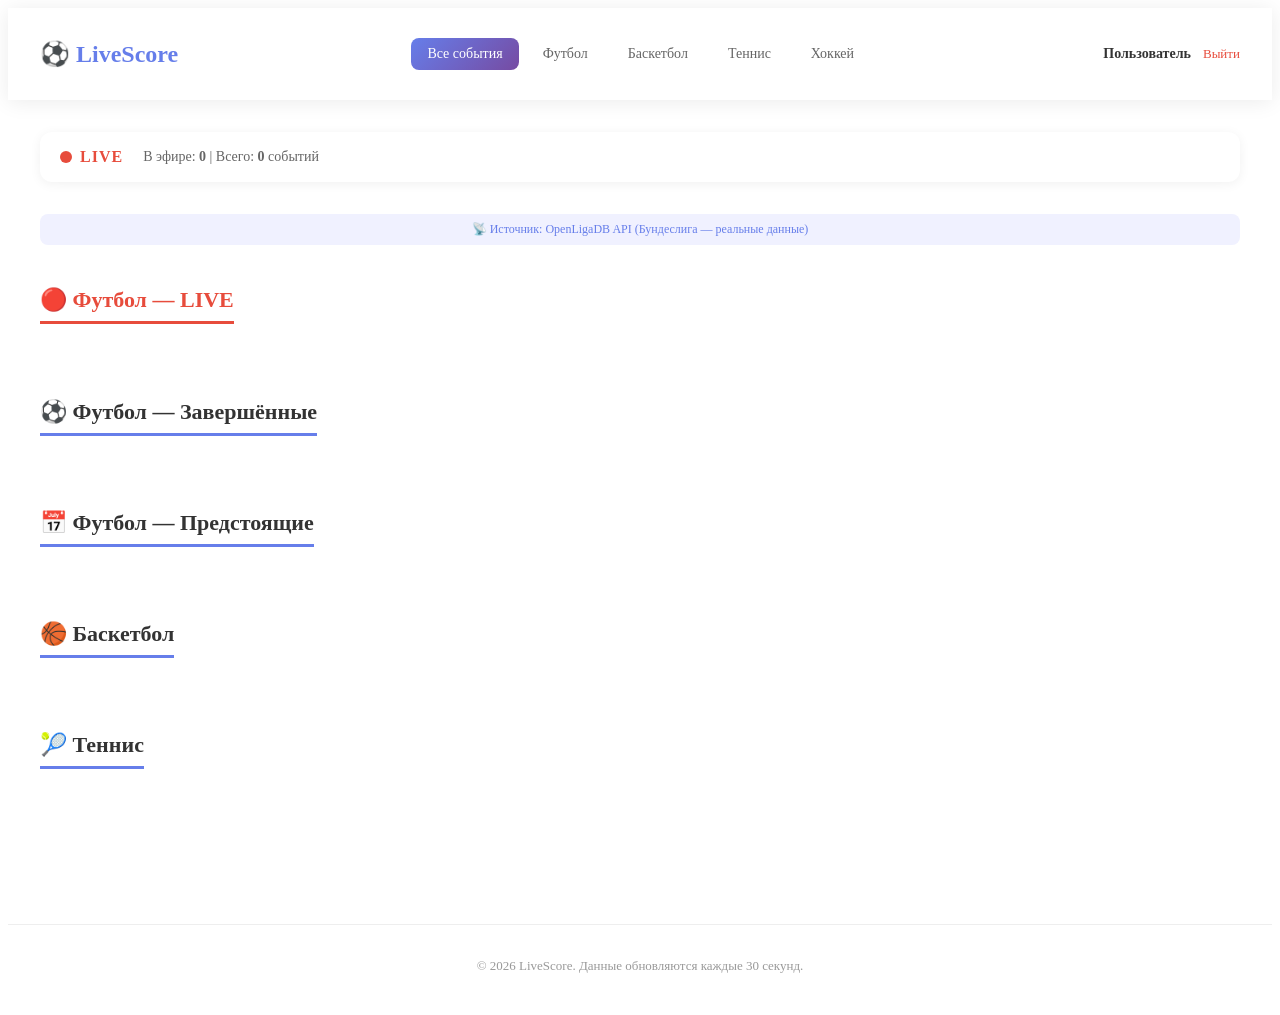
==== dashboard.html @ 07138f57 "Upload dashboard.html" ====
﻿<!DOCTYPE html>
<html lang="ru">
<head>
  <meta charset="UTF-8">
  <meta name="viewport" content="width=device-width, initial-scale=1.0">
  <title>Главная — Live Спорт</title>
  <link rel="stylesheet" href="style.css">
  <link rel="stylesheet" href="dashboard.css">
</head>
<body>
  <!-- Шапка -->
  <header class="header">
    <div class="header-inner">
      <h1 class="header-logo">⚽ LiveScore</h1>
      <nav class="header-nav">
        <a href="#" class="nav-link active">Все события</a>
        <a href="#" class="nav-link">Футбол</a>
        <a href="#" class="nav-link">Баскетбол</a>
        <a href="#" class="nav-link">Теннис</a>
        <a href="#" class="nav-link">Хоккей</a>
      </nav>
      <div class="header-user">
        <span class="user-name">Пользователь</span>
        <a href="index.html" class="logout-link">Выйти</a>
      </div>
    </div>
  </header>

  <!-- Основной контент -->
  <main class="main-content">
    <div class="container">
      <!-- Статусная строка -->
      <div class="status-bar">
        <div class="status-indicator">
          <span class="live-dot"></span>
          <span class="live-text">LIVE</span>
        </div>
        <span class="status-count">В эфире: <strong id="liveCount">0</strong> | Всего: <strong id="matchCount">0</strong> событий</span>
        <span class="status-date" id="currentDate"></span>
      </div>

      <!-- Источник данных -->
      <div class="data-source">
        <span>📡 Источник: OpenLigaDB API (Бундеслига — реальные данные)</span>
      </div>

      <!-- Футбол: LIVE -->
      <section class="sport-section">
        <h2 class="sport-title live-title">🔴 Футбол — LIVE</h2>
        <div class="matches-grid" id="footballLive"></div>
      </section>

      <!-- Футбол: Завершённые -->
      <section class="sport-section">
        <h2 class="sport-title">⚽ Футбол — Завершённые</h2>
        <div class="matches-grid" id="footballFinished"></div>
      </section>

      <!-- Футбол: Предстоящие -->
      <section class="sport-section">
        <h2 class="sport-title">📅 Футбол — Предстоящие</h2>
        <div class="matches-grid" id="footballUpcoming"></div>
      </section>

      <!-- Баскетбол -->
      <section class="sport-section">
        <h2 class="sport-title">🏀 Баскетбол</h2>
        <div class="matches-grid" id="basketballMatches"></div>
      </section>

      <!-- Теннис -->
      <section class="sport-section">
        <h2 class="sport-title">🎾 Теннис</h2>
        <div class="matches-grid" id="tennisMatches"></div>
      </section>
    </div>
  </main>

  <!-- Футер -->
  <footer class="footer">
    <p>© 2026 LiveScore. Данные обновляются каждые 30 секунд.</p>
  </footer>

  <script src="dashboard.js"></script>
</body>
</html>
---- dashboard.css ----
﻿/* === Шапка === */
.header {
  background: #fff;
  box-shadow: 0 2px 20px rgba(0,0,0,0.08);
  position: sticky;
  top: 0;
  z-index: 100;
}

.header-inner {
  max-width: 1200px;
  margin: 0 auto;
  padding: 16px 24px;
  display: flex;
  align-items: center;
  justify-content: space-between;
  gap: 24px;
  flex-wrap: wrap;
}

.header-logo {
  font-size: 24px;
  color: #667eea;
  white-space: nowrap;
}

.header-nav {
  display: flex;
  gap: 8px;
  flex-wrap: wrap;
}

.nav-link {
  text-decoration: none;
  color: #666;
  font-size: 14px;
  font-weight: 500;
  padding: 8px 16px;
  border-radius: 8px;
  transition: 0.2s;
}

.nav-link:hover {
  background: #f0f0f5;
  color: #333;
}

.nav-link.active {
  background: linear-gradient(135deg, #667eea, #764ba2);
  color: #fff;
}

.header-user {
  display: flex;
  align-items: center;
  gap: 12px;
}

.user-name {
  font-size: 14px;
  font-weight: 600;
  color: #333;
}

.logout-link {
  font-size: 13px;
  color: #e74c3c;
  text-decoration: none;
  font-weight: 500;
}

.logout-link:hover {
  text-decoration: underline;
}

/* === Основной контент === */
.main-content {
  min-height: calc(100vh - 140px);
  padding: 32px 0;
}

.container {
  max-width: 1200px;
  margin: 0 auto;
  padding: 0 24px;
}

/* === Статусная строка === */
.status-bar {
  display: flex;
  align-items: center;
  gap: 20px;
  margin-bottom: 32px;
  padding: 16px 20px;
  background: #fff;
  border-radius: 12px;
  box-shadow: 0 2px 12px rgba(0,0,0,0.06);
  flex-wrap: wrap;
}

.status-indicator {
  display: flex;
  align-items: center;
  gap: 8px;
}

.live-dot {
  width: 12px;
  height: 12px;
  background: #e74c3c;
  border-radius: 50%;
  animation: pulse 1.5s infinite;
}

@keyframes pulse {
  0%, 100% { opacity: 1; }
  50% { opacity: 0.3; }
}

.live-text {
  font-weight: 700;
  color: #e74c3c;
  font-size: 16px;
  letter-spacing: 1px;
}

.status-count {
  font-size: 14px;
  color: #666;
}

.status-date {
  font-size: 13px;
  color: #999;
  margin-left: auto;
}

/* === Секция спорта === */
.sport-section {
  margin-bottom: 40px;
}

.sport-title {
  font-size: 22px;
  color: #333;
  margin-bottom: 16px;
  padding-bottom: 8px;
  border-bottom: 3px solid #667eea;
  display: inline-block;
}

/* === Сетка матчей === */
.matches-grid {
  display: grid;
  grid-template-columns: repeat(auto-fill, minmax(320px, 1fr));
  gap: 16px;
}

/* === Карточка матча === */
.match-card {
  background: #fff;
  border-radius: 12px;
  padding: 20px;
  box-shadow: 0 2px 12px rgba(0,0,0,0.06);
  transition: transform 0.2s, box-shadow 0.2s;
}

.match-card:hover {
  transform: translateY(-2px);
  box-shadow: 0 6px 24px rgba(0,0,0,0.1);
}

.match-header {
  display: flex;
  justify-content: space-between;
  align-items: center;
  margin-bottom: 12px;
}

.match-league {
  font-size: 12px;
  color: #999;
  text-transform: uppercase;
  font-weight: 600;
  letter-spacing: 0.5px;
}

.match-time {
  font-size: 12px;
  font-weight: 700;
  color: #e74c3c;
  background: #fef0f0;
  padding: 3px 10px;
  border-radius: 20px;
}

.match-teams {
  display: flex;
  align-items: center;
  justify-content: space-between;
  gap: 12px;
  margin-bottom: 12px;
}

.team {
  display: flex;
  align-items: center;
  gap: 8px;
  font-size: 15px;
  font-weight: 600;
  color: #333;
  flex: 1;
}

.team:last-child {
  flex-direction: row-reverse;
  text-align: right;
}

.team-icon {
  width: 28px;
  height: 28px;
  border-radius: 50%;
  background: #f0f0f5;
  display: flex;
  align-items: center;
  justify-content: center;
  font-size: 16px;
  flex-shrink: 0;
}

.match-score {
  font-size: 22px;
  font-weight: 800;
  color: #333;
  white-space: nowrap;
}

.match-footer {
  display: flex;
  justify-content: space-between;
  align-items: center;
  padding-top: 12px;
  border-top: 1px solid #f0f0f5;
}

.match-status {
  font-size: 12px;
  color: #666;
}

.match-odds {
  display: flex;
  gap: 6px;
}

.odd {
  font-size: 12px;
  font-weight: 600;
  color: #27ae60;
  background: #eefaf0;
  padding: 3px 10px;
  border-radius: 6px;
}

/* === Футер === */
.footer {
  text-align: center;
  padding: 20px;
  color: #999;
  font-size: 13px;
  border-top: 1px solid #eee;
}

/* === Источник данных === */
.data-source {
  text-align: center;
  font-size: 12px;
  color: #667eea;
  margin-bottom: 24px;
  padding: 8px 16px;
  background: #f0f1ff;
  border-radius: 8px;
}

/* === Заголовок LIVE-секции === */
.live-title {
  border-bottom-color: #e74c3c;
  color: #e74c3c;
}

/* === Live-карточка === */
.match-card.match-live {
  border: 2px solid #e74c3c;
  position: relative;
}

.match-card.match-live::before {
  content: '';
  position: absolute;
  top: -2px;
  left: -2px;
  right: -2px;
  bottom: -2px;
  border-radius: 14px;
  border: 2px solid #e74c3c;
  opacity: 0.3;
  animation: livePulse 2s infinite;
  pointer-events: none;
}

@keyframes livePulse {
  0%, 100% { opacity: 0.3; transform: scale(1); }
  50% { opacity: 0; transform: scale(1.02); }
}

/* === Время live-матча === */
.match-time.live {
  display: flex;
  align-items: center;
  gap: 4px;
}

.live-mini-dot {
  width: 8px;
  height: 8px;
  background: #e74c3c;
  border-radius: 50%;
  animation: pulse 1.5s infinite;
  display: inline-block;
}

/* === Голы === */
.match-goals {
  display: flex;
  flex-wrap: wrap;
  gap: 6px;
  margin-bottom: 12px;
  padding: 8px 0;
  border-top: 1px dashed #eee;
}

.goal-item {
  font-size: 12px;
  color: #666;
  background: #f8f8fa;
  padding: 3px 8px;
  border-radius: 6px;
}

/* === Адаптивность === */
@media (max-width: 768px) {
  .header-inner {
    justify-content: center;
    text-align: center;
  }

  .header-nav {
    justify-content: center;
  }

  .matches-grid {
    grid-template-columns: 1fr;
  }

  .status-date {
    margin-left: 0;
  }
}
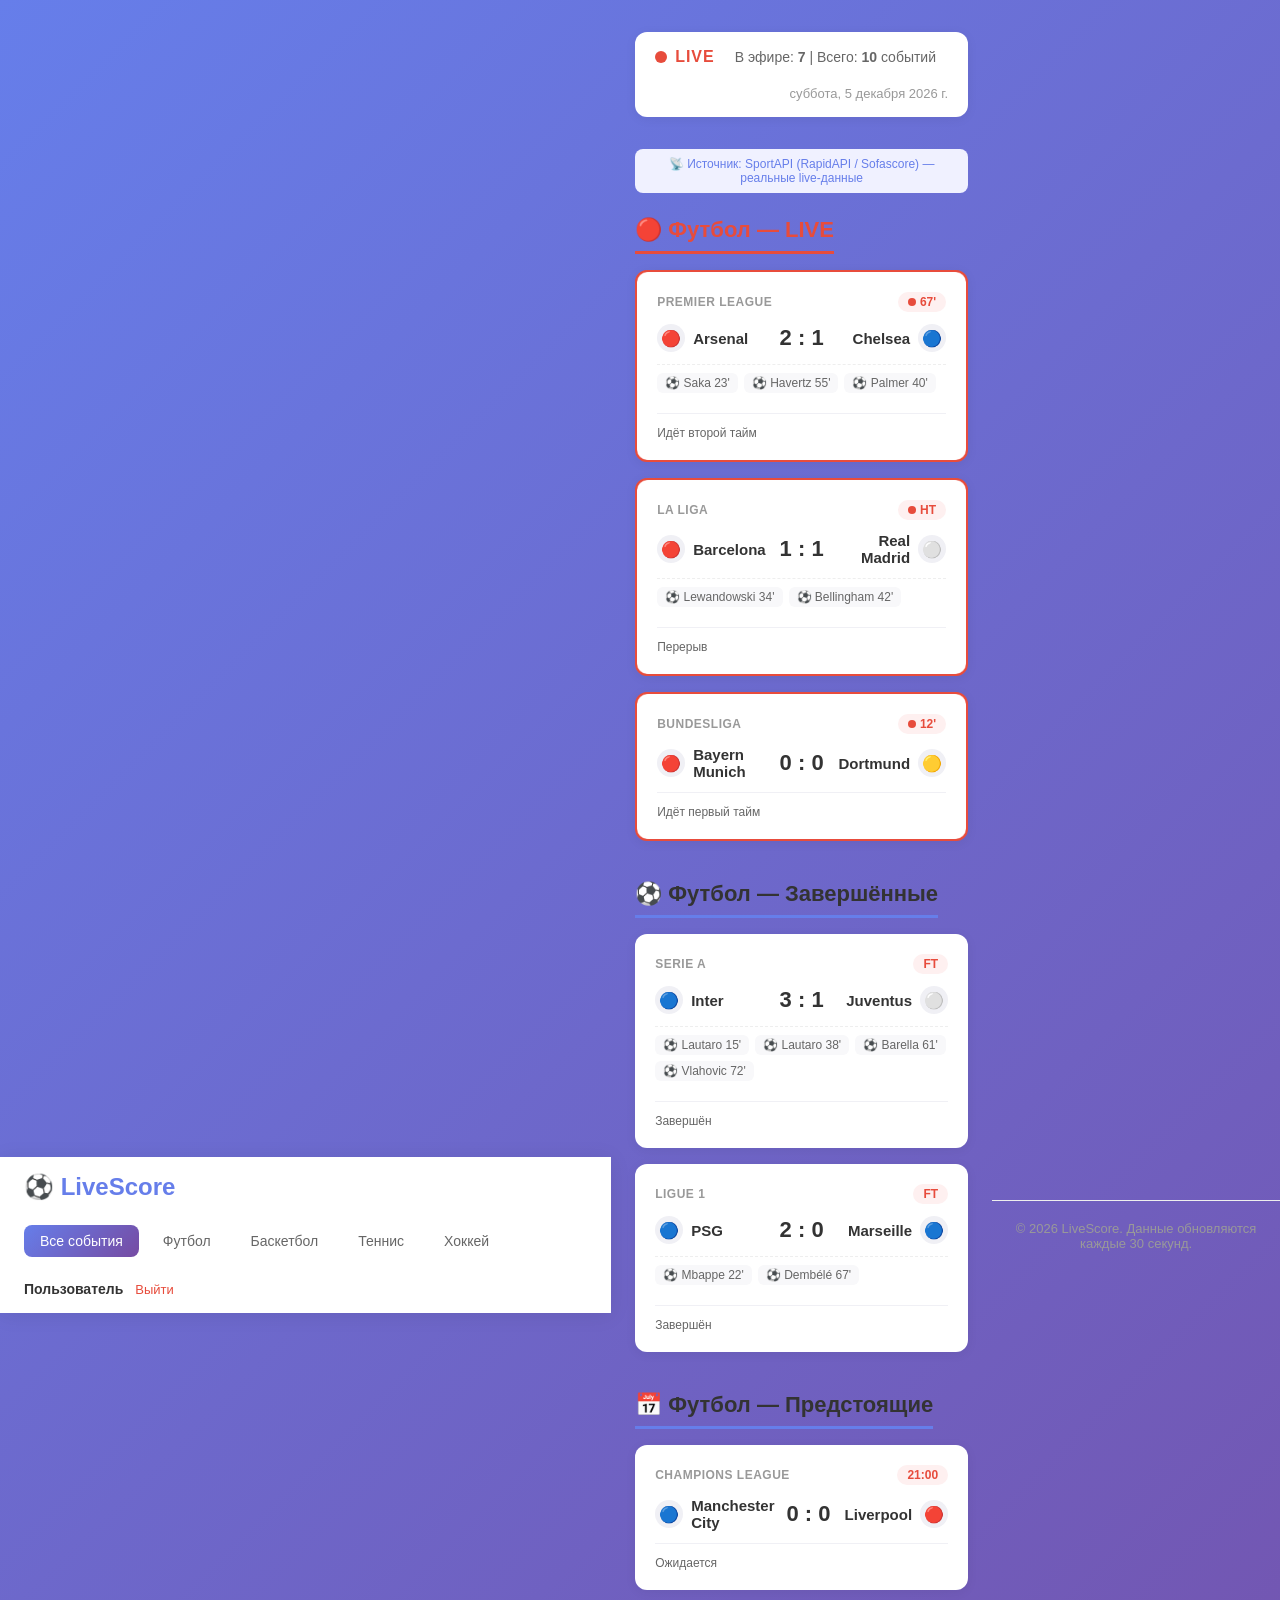
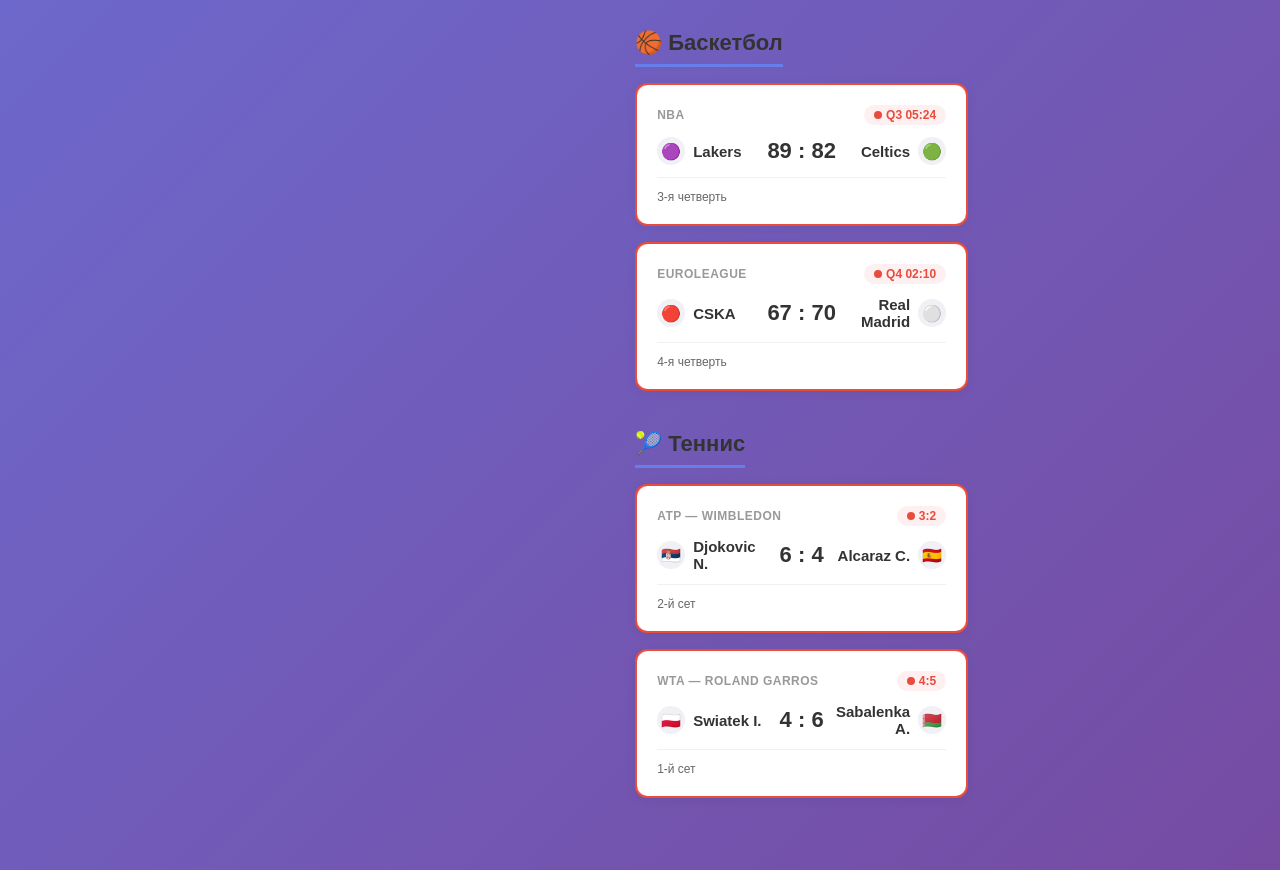
==== commit 064b786e: "Switch to SportAPI (RapidAPI/Sofascore)" ====
--- a/dashboard.html
+++ b/dashboard.html
@@ -41,7 +41,7 @@
 
       <!-- Источник данных -->
       <div class="data-source">
-        <span>📡 Источник: OpenLigaDB API (Бундеслига — реальные данные)</span>
+        <span>📡 Источник: SportAPI (RapidAPI / Sofascore) — реальные live-данные</span>
       </div>
 
       <!-- Футбол: LIVE -->
--- a/style.css
+++ b/style.css
@@ -0,0 +1,130 @@
+﻿* {
+  margin: 0;
+  padding: 0;
+  box-sizing: border-box;
+}
+
+body {
+  font-family: 'Segoe UI', Tahoma, Arial, sans-serif;
+  min-height: 100vh;
+  display: flex;
+  align-items: center;
+  justify-content: center;
+  background: linear-gradient(135deg, #667eea 0%, #764ba2 100%);
+}
+
+.login-wrapper {
+  width: 100%;
+  max-width: 420px;
+  padding: 20px;
+}
+
+.login-card {
+  background: #fff;
+  border-radius: 16px;
+  padding: 40px 36px;
+  box-shadow: 0 20px 60px rgba(0, 0, 0, 0.25);
+}
+
+.login-title {
+  font-size: 28px;
+  color: #333;
+  text-align: center;
+  margin-bottom: 8px;
+}
+
+.login-subtitle {
+  font-size: 14px;
+  color: #888;
+  text-align: center;
+  margin-bottom: 28px;
+}
+
+.form-group {
+  margin-bottom: 20px;
+}
+
+.form-group label {
+  display: block;
+  font-size: 14px;
+  font-weight: 600;
+  color: #555;
+  margin-bottom: 6px;
+}
+
+.form-group input {
+  width: 100%;
+  padding: 12px 16px;
+  font-size: 15px;
+  border: 2px solid #ddd;
+  border-radius: 8px;
+  outline: none;
+  transition: border-color 0.2s;
+}
+
+.form-group input:focus {
+  border-color: #667eea;
+}
+
+.form-options {
+  display: flex;
+  align-items: center;
+  justify-content: space-between;
+  margin-bottom: 24px;
+  font-size: 13px;
+}
+
+.checkbox-label {
+  display: flex;
+  align-items: center;
+  gap: 6px;
+  color: #666;
+  cursor: pointer;
+}
+
+.forgot-link {
+  color: #667eea;
+  text-decoration: none;
+}
+
+.forgot-link:hover {
+  text-decoration: underline;
+}
+
+.btn-login {
+  width: 100%;
+  padding: 14px;
+  font-size: 16px;
+  font-weight: 600;
+  color: #fff;
+  background: linear-gradient(135deg, #667eea 0%, #764ba2 100%);
+  border: none;
+  border-radius: 8px;
+  cursor: pointer;
+  transition: opacity 0.2s, transform 0.1s;
+}
+
+.btn-login:hover {
+  opacity: 0.92;
+}
+
+.btn-login:active {
+  transform: scale(0.98);
+}
+
+.signup-text {
+  text-align: center;
+  font-size: 14px;
+  color: #888;
+  margin-top: 24px;
+}
+
+.signup-text a {
+  color: #667eea;
+  text-decoration: none;
+  font-weight: 600;
+}
+
+.signup-text a:hover {
+  text-decoration: underline;
+}
